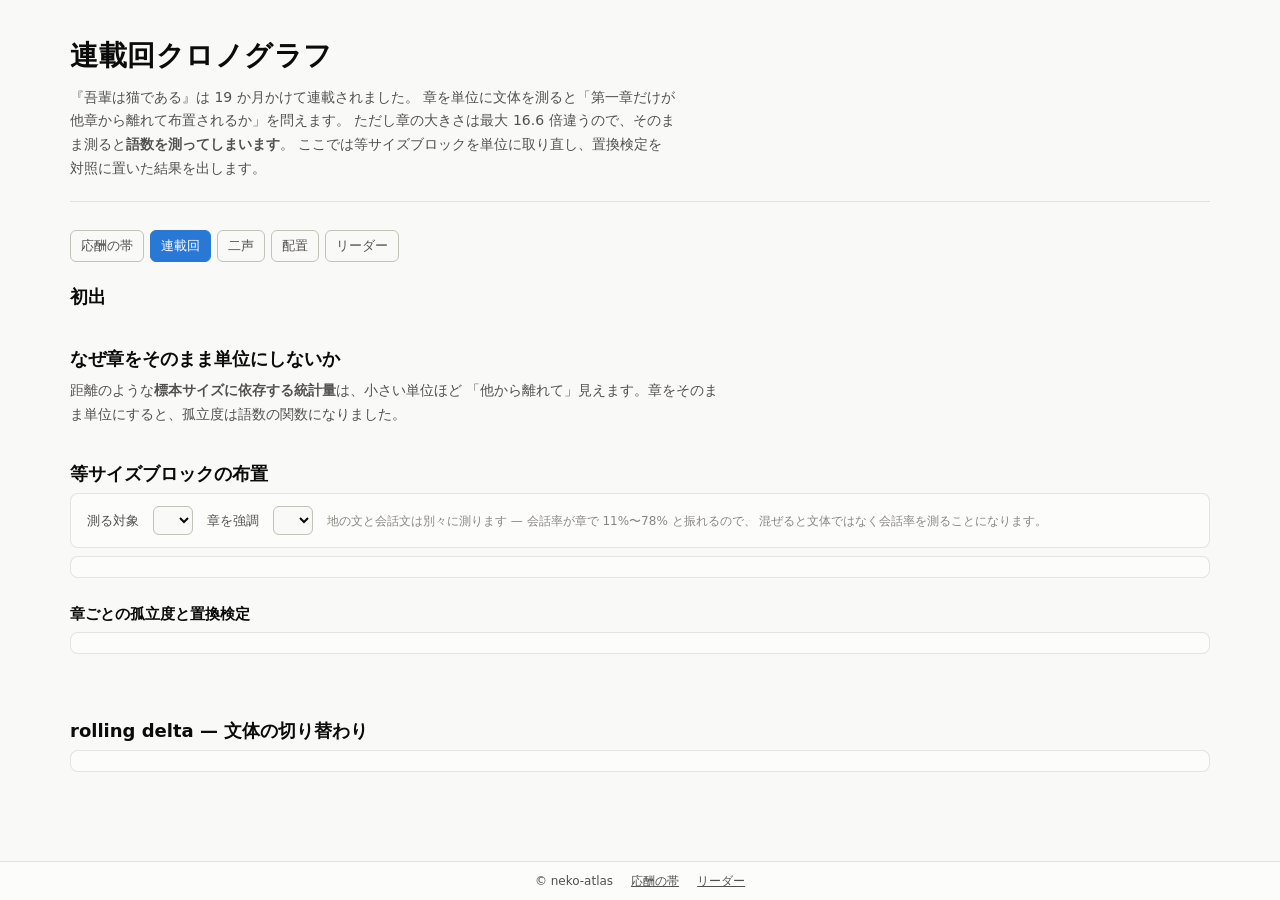
==== web/chrono.html @ 272f6741 "feat: L5 連載回クロノグラフ・二声・配置(F-18/F-19/F-20) - 章をそのまま単位にした Delta は孤立度が語数と r=-0.79/-0.94 で相関(HC-025 起票) -" ====
<!DOCTYPE html>
<html lang="ja">
<head>
<meta charset="utf-8">
<meta name="viewport" content="width=device-width, initial-scale=1">
<title>連載回クロノグラフ — 猫アトラス</title>
<link rel="stylesheet" href="style.css">
</head>
<body>
<div class="wrap">

<header class="masthead">
  <h1>連載回クロノグラフ</h1>
  <p>『吾輩は猫である』は 19 か月かけて連載されました。
     章を単位に文体を測ると「第一章だけが他章から離れて布置されるか」を問えます。
     ただし章の大きさは最大 16.6 倍違うので、そのまま測ると<strong>語数を測ってしまいます</strong>。
     ここでは等サイズブロックを単位に取り直し、置換検定を対照に置いた結果を出します。</p>
</header>

<nav class="chapter-nav">
  <a href="index.html">応酬の帯</a>
  <a href="chrono.html" aria-current="page">連載回</a>
  <a href="futakoe.html">二声</a>
  <a href="haichi.html">配置</a>
  <a href="reader.html?ch=1">リーダー</a>
</nav>

<section style="margin-top:20px">
  <h2>初出</h2>
  <div id="serial"></div>
</section>

<section>
  <h2>なぜ章をそのまま単位にしないか</h2>
  <p class="lede">距離のような<strong>標本サイズに依存する統計量</strong>は、小さい単位ほど
    「他から離れて」見えます。章をそのまま単位にすると、孤立度は語数の関数になりました。</p>
  <div id="naive"></div>
</section>

<section>
  <h2>等サイズブロックの布置</h2>
  <div class="filters">
    <label for="voice">測る対象</label>
    <select id="voice"></select>
    <label for="focusCh">章を強調</label>
    <select id="focusCh"></select>
    <span class="hint">地の文と会話文は別々に測ります — 会話率が章で 11%〜78% と振れるので、
      混ぜると文体ではなく会話率を測ることになります。</span>
  </div>
  <div id="scatter"></div>
  <p class="note" id="scatterNote"></p>

  <h3 style="font-size:15px;margin:24px 0 4px">章ごとの孤立度と置換検定</h3>
  <div id="isolation"></div>
  <p class="note" id="isolationNote"></p>
  <div class="readout" id="readout" role="status" aria-live="polite"></div>
  <div id="isoTable"></div>
</section>

<section>
  <h2>rolling delta — 文体の切り替わり</h2>
  <div id="rolling"></div>
  <p class="note" id="rollingNote"></p>
</section>

</div>

<footer class="site">
  <span>© neko-atlas</span>
  <a href="index.html">応酬の帯</a>
  <a href="reader.html?ch=1">リーダー</a>
</footer>

<script type="module" src="chrono.js"></script>
</body>
</html>
---- web/style.css ----
/* neko-atlas — 共通スタイル
   配色は dataviz スキルの参照パレットに準拠(3 スロットを all-pairs で検証済み)。 */

:root {
  color-scheme: light;
  --plane: #f9f9f7;
  --surface: #fcfcfb;
  --ink: #0b0b0b;
  --ink-2: #52514e;
  --ink-muted: #898781;
  --rule: #e1e0d9;
  --axis: #c3c2b7;
  --border: rgba(11, 11, 11, 0.1);

  /* 帯の構造色 */
  --jinomon: #d7d5cb;
  --notation: #efeee9;
  /* 会話 = 連続量(平均発話長)の一色ランプ。短い→淡、長い→濃 */
  --kaiwa-0: #cde2fb;
  --kaiwa-1: #9ec5f4;
  --kaiwa-2: #5598e7;
  --kaiwa-3: #256abf;
  --kaiwa-4: #0d366b;
  /* 詳細の交互 2 階調 */
  --alt-a: #6da7ec;
  --alt-b: #1c5cab;
  /* 話者カテゴリ(固定順・巡回させない) */
  --series-1: #2a78d6;
  --series-2: #eb6834;
  --series-3: #1baf7a;
  --series-other: #898781;
  --unpainted: #dcdad1;

  --serif: "Hiragino Mincho ProN", "Yu Mincho", "MS PMincho", serif;
  --sans: system-ui, -apple-system, "Segoe UI", sans-serif;
}

@media (prefers-color-scheme: dark) {
  :root:not([data-theme="light"]) {
    color-scheme: dark;
    --plane: #0d0d0d;
    --surface: #1a1a19;
    --ink: #ffffff;
    --ink-2: #c3c2b7;
    --ink-muted: #898781;
    --rule: #2c2c2a;
    --axis: #383835;
    --border: rgba(255, 255, 255, 0.1);
    --jinomon: #33332f;
    --notation: #232322;
    --kaiwa-0: #0d366b;
    --kaiwa-1: #184f95;
    --kaiwa-2: #2a78d6;
    --kaiwa-3: #6da7ec;
    --kaiwa-4: #b7d3f6;
    --alt-a: #2a78d6;
    --alt-b: #9ec5f4;
    --series-1: #3987e5;
    --series-2: #d95926;
    --series-3: #199e70;
    --series-other: #898781;
    --unpainted: #3a3a36;
  }
}

:root[data-theme="dark"] {
  color-scheme: dark;
  --plane: #0d0d0d;
  --surface: #1a1a19;
  --ink: #ffffff;
  --ink-2: #c3c2b7;
  --ink-muted: #898781;
  --rule: #2c2c2a;
  --axis: #383835;
  --border: rgba(255, 255, 255, 0.1);
  --jinomon: #33332f;
  --notation: #232322;
  --kaiwa-0: #0d366b;
  --kaiwa-1: #184f95;
  --kaiwa-2: #2a78d6;
  --kaiwa-3: #6da7ec;
  --kaiwa-4: #b7d3f6;
  --alt-a: #2a78d6;
  --alt-b: #9ec5f4;
  --series-1: #3987e5;
  --series-2: #d95926;
  --series-3: #199e70;
  --series-other: #898781;
  --unpainted: #3a3a36;
}

* { box-sizing: border-box; }

body {
  margin: 0;
  background: var(--plane);
  color: var(--ink);
  font-family: var(--sans);
  line-height: 1.7;
  padding-bottom: 64px;
}

.wrap { max-width: 1180px; margin: 0 auto; padding: 32px 20px 48px; }

header.masthead { border-bottom: 1px solid var(--rule); padding-bottom: 20px; margin-bottom: 28px; }
header.masthead h1 { font-size: 28px; margin: 0 0 6px; letter-spacing: 0.02em; }
header.masthead p { margin: 0; color: var(--ink-2); font-size: 14px; max-width: 68ch; }
header.masthead .work { color: var(--ink-muted); font-size: 13px; margin-top: 8px; }

/* 統計タイル */
.tiles { display: flex; flex-wrap: wrap; gap: 10px; margin: 0 0 24px; }
.tile {
  background: var(--surface); border: 1px solid var(--border); border-radius: 8px;
  padding: 12px 16px; min-width: 132px;
}
.tile .v { font-size: 24px; font-weight: 600; line-height: 1.2; }
.tile .k { font-size: 12px; color: var(--ink-2); margin-top: 2px; }

/* フィルタ行(帯の上に 1 行だけ) */
.filters {
  display: flex; flex-wrap: wrap; gap: 14px; align-items: center;
  background: var(--surface); border: 1px solid var(--border); border-radius: 8px;
  padding: 12px 16px; margin-bottom: 8px; font-size: 13px;
}
.filters label { color: var(--ink-2); }
.filters select, .filters button {
  font: inherit; font-family: var(--sans); color: var(--ink);
  background: var(--plane); border: 1px solid var(--axis); border-radius: 6px;
  padding: 5px 9px;
}
.filters .hint { color: var(--ink-muted); font-size: 12px; }

/* 帯 */
.band-list { background: var(--surface); border: 1px solid var(--border); border-radius: 8px; padding: 8px 16px 16px; }
.band-row {
  display: grid; grid-template-columns: 66px 1fr 296px; gap: 12px;
  align-items: center; padding: 7px 0; border-bottom: 1px solid var(--rule); cursor: pointer;
}
.band-row:last-child { border-bottom: none; }
.band-row:hover, .band-row:focus-visible { background: color-mix(in srgb, var(--rule) 40%, transparent); outline: none; }
.band-row[aria-expanded="true"] { background: color-mix(in srgb, var(--rule) 55%, transparent); }
.band-row .ch { font-size: 13px; color: var(--ink-2); font-variant-numeric: tabular-nums; }
.band-row canvas { width: 100%; height: 40px; display: block; }
.band-row .nums { font-size: 12px; color: var(--ink-2); font-variant-numeric: tabular-nums; }

.detail { background: var(--surface); border: 1px solid var(--border); border-radius: 8px; padding: 16px; margin-top: 12px; }
.detail h3 { margin: 0 0 4px; font-size: 15px; }
.detail p.note { margin: 0 0 12px; font-size: 12px; color: var(--ink-2); }
.detail canvas { width: 100%; display: block; cursor: pointer; }

/* 凡例 */
.legend { display: flex; flex-wrap: wrap; gap: 8px 18px; margin: 14px 0 0; font-size: 12px; color: var(--ink-2); }
.legend .item { display: flex; align-items: center; gap: 6px; }
.legend .sw { width: 22px; height: 11px; border-radius: 2px; display: inline-block; }
.ramp { display: flex; align-items: center; gap: 6px; }
.ramp .bar { display: flex; }
.ramp .bar i { width: 16px; height: 11px; display: block; }

/* 読み取り値(hover / focus の live region) */
.readout {
  margin-top: 10px; font-size: 12px; color: var(--ink-2); min-height: 20px;
  font-variant-numeric: tabular-nums;
}

/* 表ビュー */
table.tv { width: 100%; border-collapse: collapse; font-size: 13px; margin-top: 10px; }
table.tv th, table.tv td { padding: 6px 8px; border-bottom: 1px solid var(--rule); text-align: right; font-variant-numeric: tabular-nums; }
table.tv th:first-child, table.tv td:first-child { text-align: left; font-variant-numeric: normal; }
table.tv th { color: var(--ink-2); font-weight: 600; border-bottom: 1px solid var(--axis); }
.tv-wrap { overflow-x: auto; }

section { margin-top: 32px; }
section > h2 { font-size: 18px; margin: 0 0 4px; }
section > p.lede { margin: 0 0 14px; color: var(--ink-2); font-size: 14px; max-width: 74ch; }

/* リーダー */
.reader { background: var(--surface); border: 1px solid var(--border); border-radius: 8px; padding: 28px 30px; }
.reader p {
  font-family: var(--serif); font-size: 17px; line-height: 2.0; margin: 0 0 1.1em;
  text-indent: 0;
}
.reader p.kaiwa-lead { border-left: 2px solid var(--rule); padding-left: 12px; margin-left: -14px; }
.reader ruby rt { font-size: 0.5em; color: var(--ink-muted); }
.reader mark {
  background: color-mix(in srgb, var(--series-1) 22%, transparent);
  color: inherit; border-radius: 2px; padding: 0 1px;
}
.reader .anchor { scroll-margin-top: 80px; }
.reader p.hit { background: color-mix(in srgb, var(--series-2) 16%, transparent); border-radius: 3px; }

.chapter-nav { display: flex; flex-wrap: wrap; gap: 6px; margin-bottom: 16px; }
.chapter-nav a {
  font-size: 13px; padding: 4px 10px; border: 1px solid var(--axis); border-radius: 6px;
  color: var(--ink-2); text-decoration: none;
}
.chapter-nav a[aria-current="page"] { background: var(--series-1); border-color: var(--series-1); color: #fff; }

footer.site {
  position: fixed; left: 0; right: 0; bottom: 0; background: var(--surface);
  border-top: 1px solid var(--rule); font-size: 12px; color: var(--ink-2);
  padding: 9px 20px; display: flex; gap: 18px; flex-wrap: wrap; justify-content: center;
}
footer.site a { color: var(--ink-2); }

a { color: var(--series-1); }
.muted { color: var(--ink-muted); }

/* --- L5 のビュー共通 ------------------------------------------------------ */
:root { --jinomon-strong: #a8a496; }
@media (prefers-color-scheme: dark) { :root:not([data-theme="light"]) { --jinomon-strong: #6b675c; } }
:root[data-theme="dark"] { --jinomon-strong: #6b675c; }

.note { font-size: 12px; color: var(--ink-2); margin: 8px 0 0; max-width: 86ch; line-height: 1.75; }
h3 { font-size: 15px; }

.issues { display: flex; flex-wrap: wrap; gap: 6px; margin-bottom: 8px; }
.issue {
  font-size: 12px; padding: 4px 10px; border: 1px solid var(--axis); border-radius: 6px;
  color: var(--ink-2); font-variant-numeric: tabular-nums;
}
.issue b { color: var(--ink); font-weight: 600; }

#scatter svg, #isolation svg, #rolling svg, #dispersion svg { background: var(--surface); border-radius: 6px; }
#scatter, #isolation, #rolling, #dispersion {
  background: var(--surface); border: 1px solid var(--border); border-radius: 8px;
  padding: 10px; overflow-x: auto;
}
#scatter text[tabindex]:focus-visible, circle[tabindex]:focus-visible,
rect[tabindex]:focus-visible { outline: 2px solid var(--series-1); outline-offset: 2px; }

table.tv caption { caption-side: top; text-align: left; font-size: 12px; color: var(--ink-2); padding-bottom: 6px; }

/* 対比バー */
.pair { display: grid; grid-template-columns: 148px 1fr 1fr; gap: 10px; align-items: center; padding: 3px 0; }
.pair.head { color: var(--ink-2); font-size: 12px; border-top: 1px solid var(--rule); margin-top: 6px; padding-top: 6px; }
.pair .pk { font-size: 12px; color: var(--ink-2); }
.pair .pb { display: flex; align-items: center; gap: 8px; font-size: 12px; font-variant-numeric: tabular-nums; }
.pair .pb i { height: 10px; border-radius: 2px; display: block; min-width: 1px; }
.panel { background: var(--surface); border: 1px solid var(--border); border-radius: 8px; padding: 14px 16px; }
.cols { display: grid; grid-template-columns: repeat(auto-fit, minmax(320px, 1fr)); gap: 14px; }
.cols h3 { margin: 0 0 8px; }
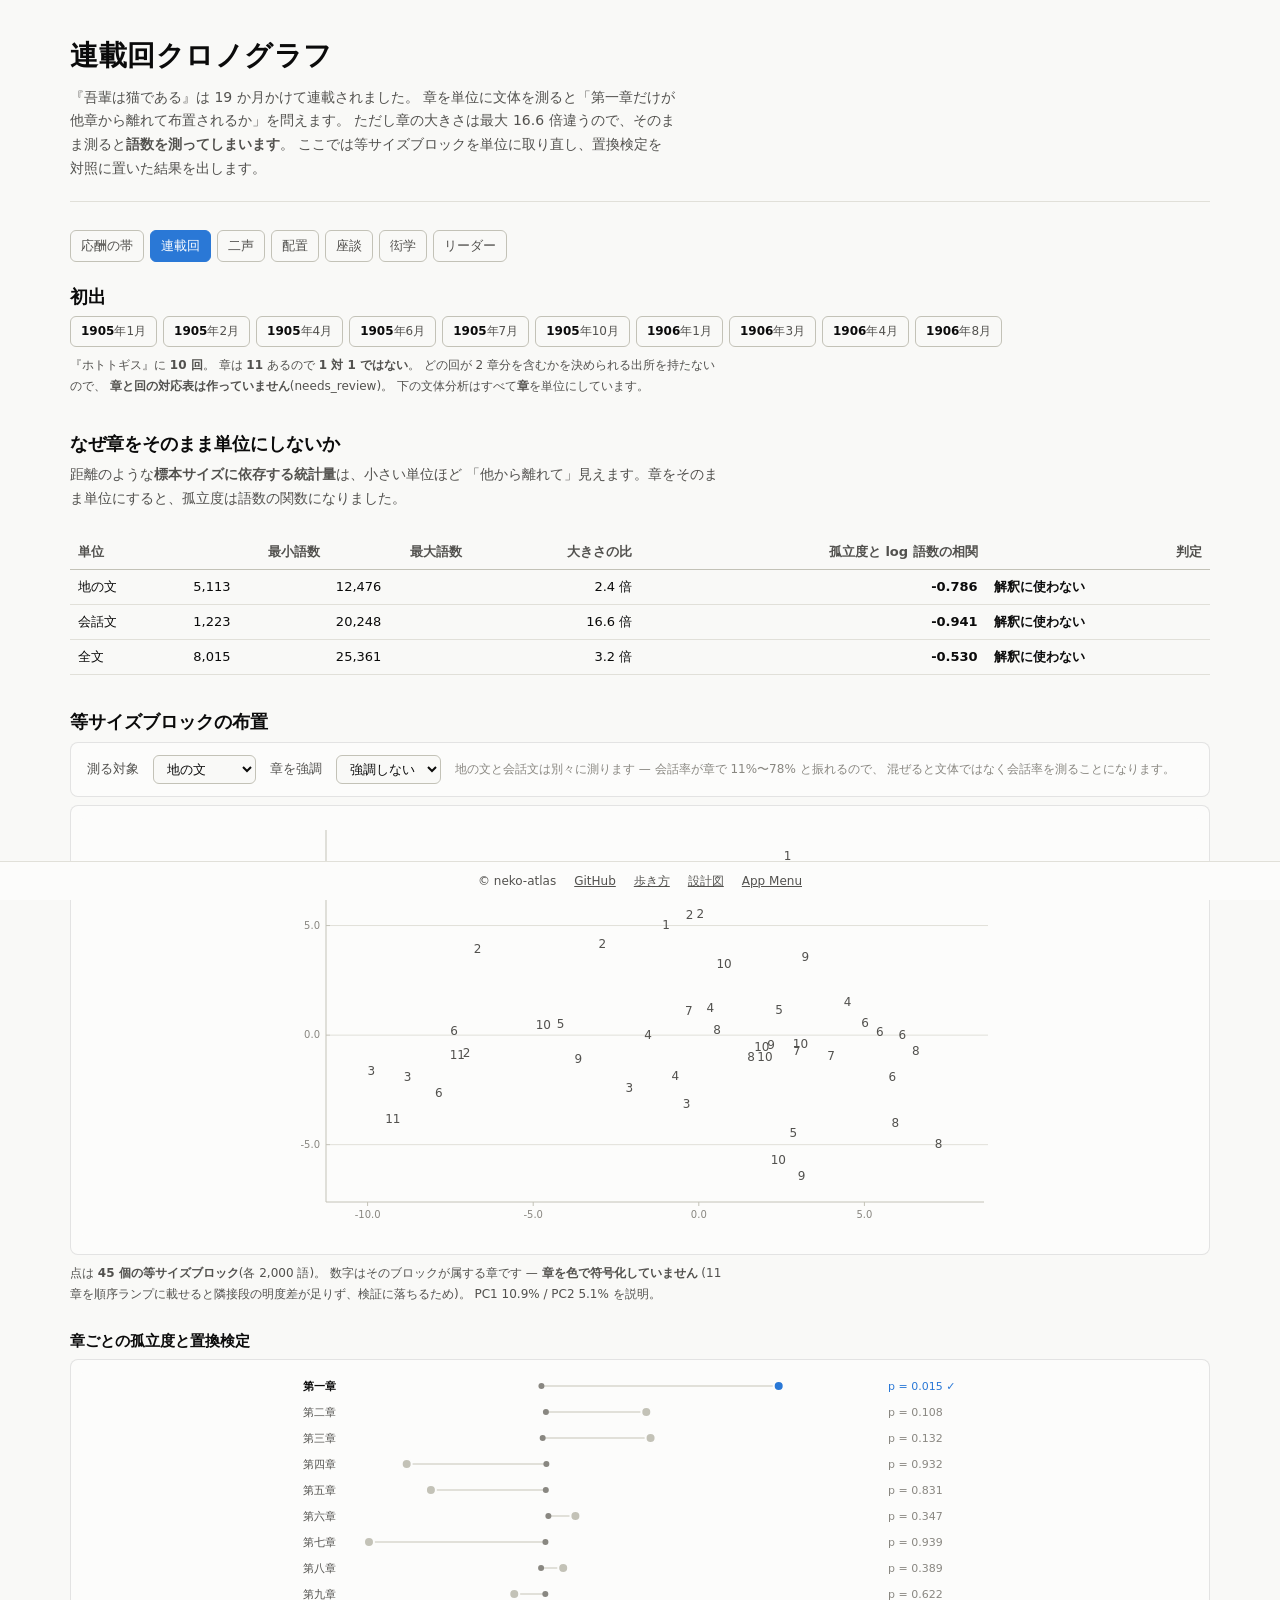
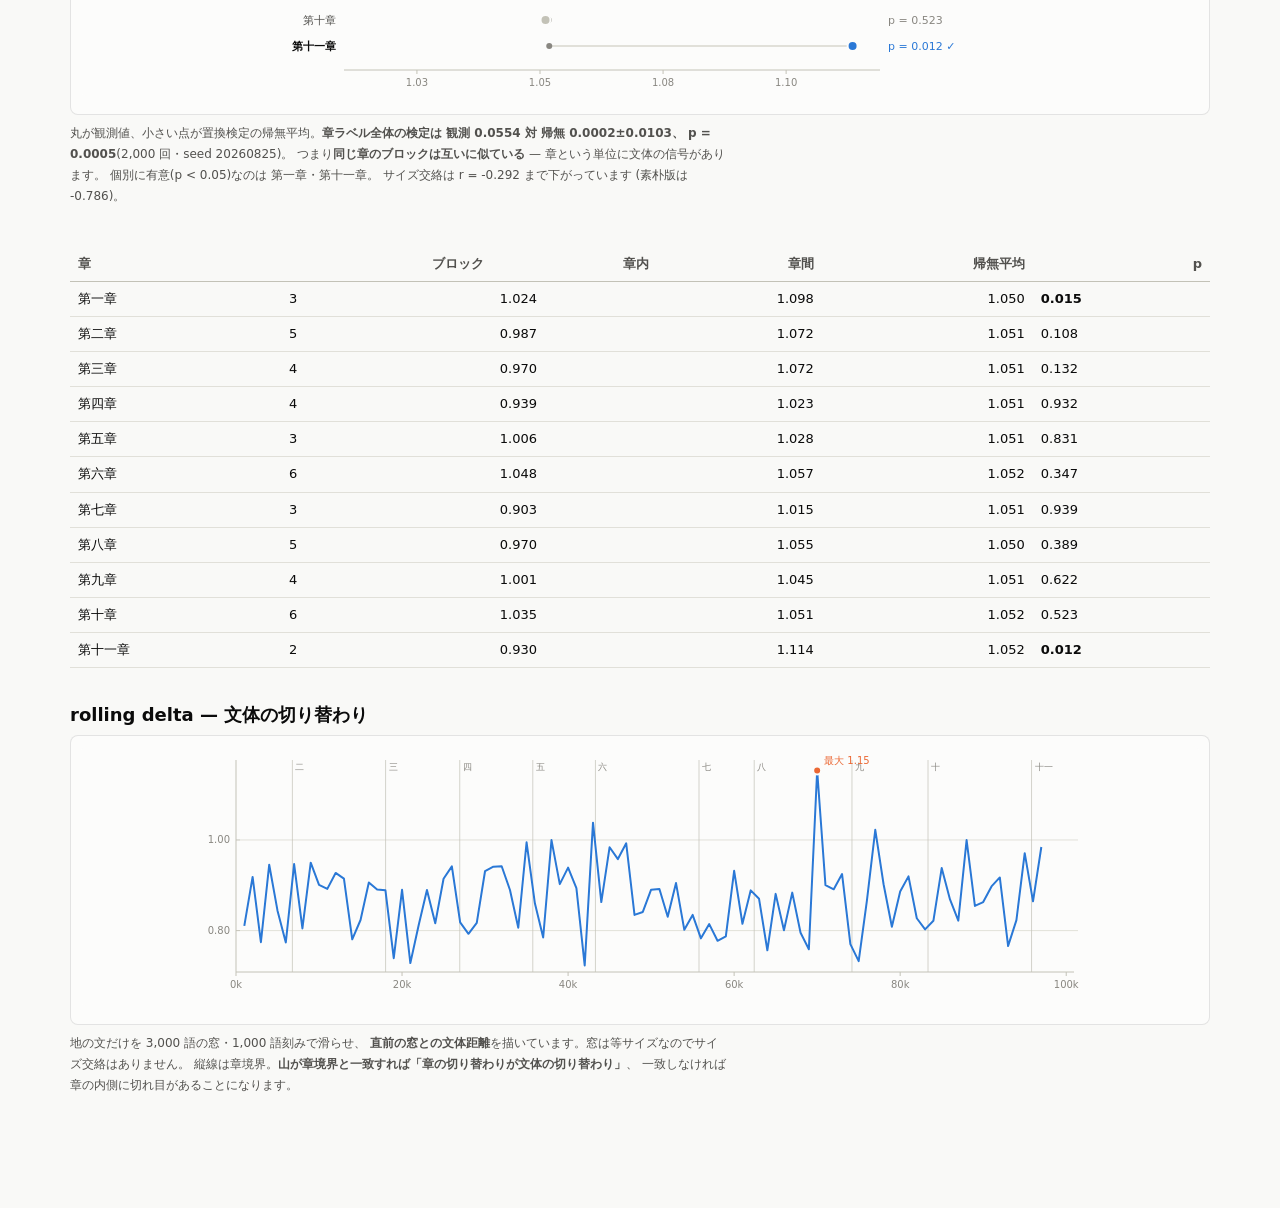
==== commit 9bc078d2: "feat: L6 座談(縮退版)・衒学カタログ・相互リンク・固定フッタ(F-21..F-24) - 応酬ネットワークは出荷せず、章×人物の発話量と帰属率に縮退 - 衒学は統制語彙 120 語を手作業で" ====
--- a/web/chrono.html
+++ b/web/chrono.html
@@ -22,6 +22,8 @@
   <a href="chrono.html" aria-current="page">連載回</a>
   <a href="futakoe.html">二声</a>
   <a href="haichi.html">配置</a>
+  <a href="zadan.html">座談</a>
+  <a href="gendaku.html">衒学</a>
   <a href="reader.html?ch=1">リーダー</a>
 </nav>
 
@@ -67,8 +69,10 @@
 
 <footer class="site">
   <span>© neko-atlas</span>
-  <a href="index.html">応酬の帯</a>
-  <a href="reader.html?ch=1">リーダー</a>
+  <a href="https://github.com/twill3c/neko-atlas">GitHub</a>
+  <a href="https://claude.ai/code/artifact/c3048f58-cbf5-4e1b-a496-c51c121341f5">歩き方</a>
+  <a href="https://claude.ai/code/artifact/ae20ea82-2023-488d-8b1d-e463c3ca7f11">設計図</a>
+  <a href="https://app-menu-amber.vercel.app/">App Menu</a>
 </footer>
 
 <script type="module" src="chrono.js"></script>
--- a/web/style.css
+++ b/web/style.css
@@ -239,3 +239,7 @@
 .panel { background: var(--surface); border: 1px solid var(--border); border-radius: 8px; padding: 14px 16px; }
 .cols { display: grid; grid-template-columns: repeat(auto-fit, minmax(320px, 1fr)); gap: 14px; }
 .cols h3 { margin: 0 0 8px; }
+.ev { font-family: var(--serif); color: var(--ink-2); font-size: 12px; }
+table.tv td .ev { white-space: normal; }
+table.tv td:nth-child(6) { text-align: left; max-width: 460px; }
+table.tv td:nth-child(7), table.tv td:nth-child(2), table.tv td:nth-child(3) { text-align: left; }
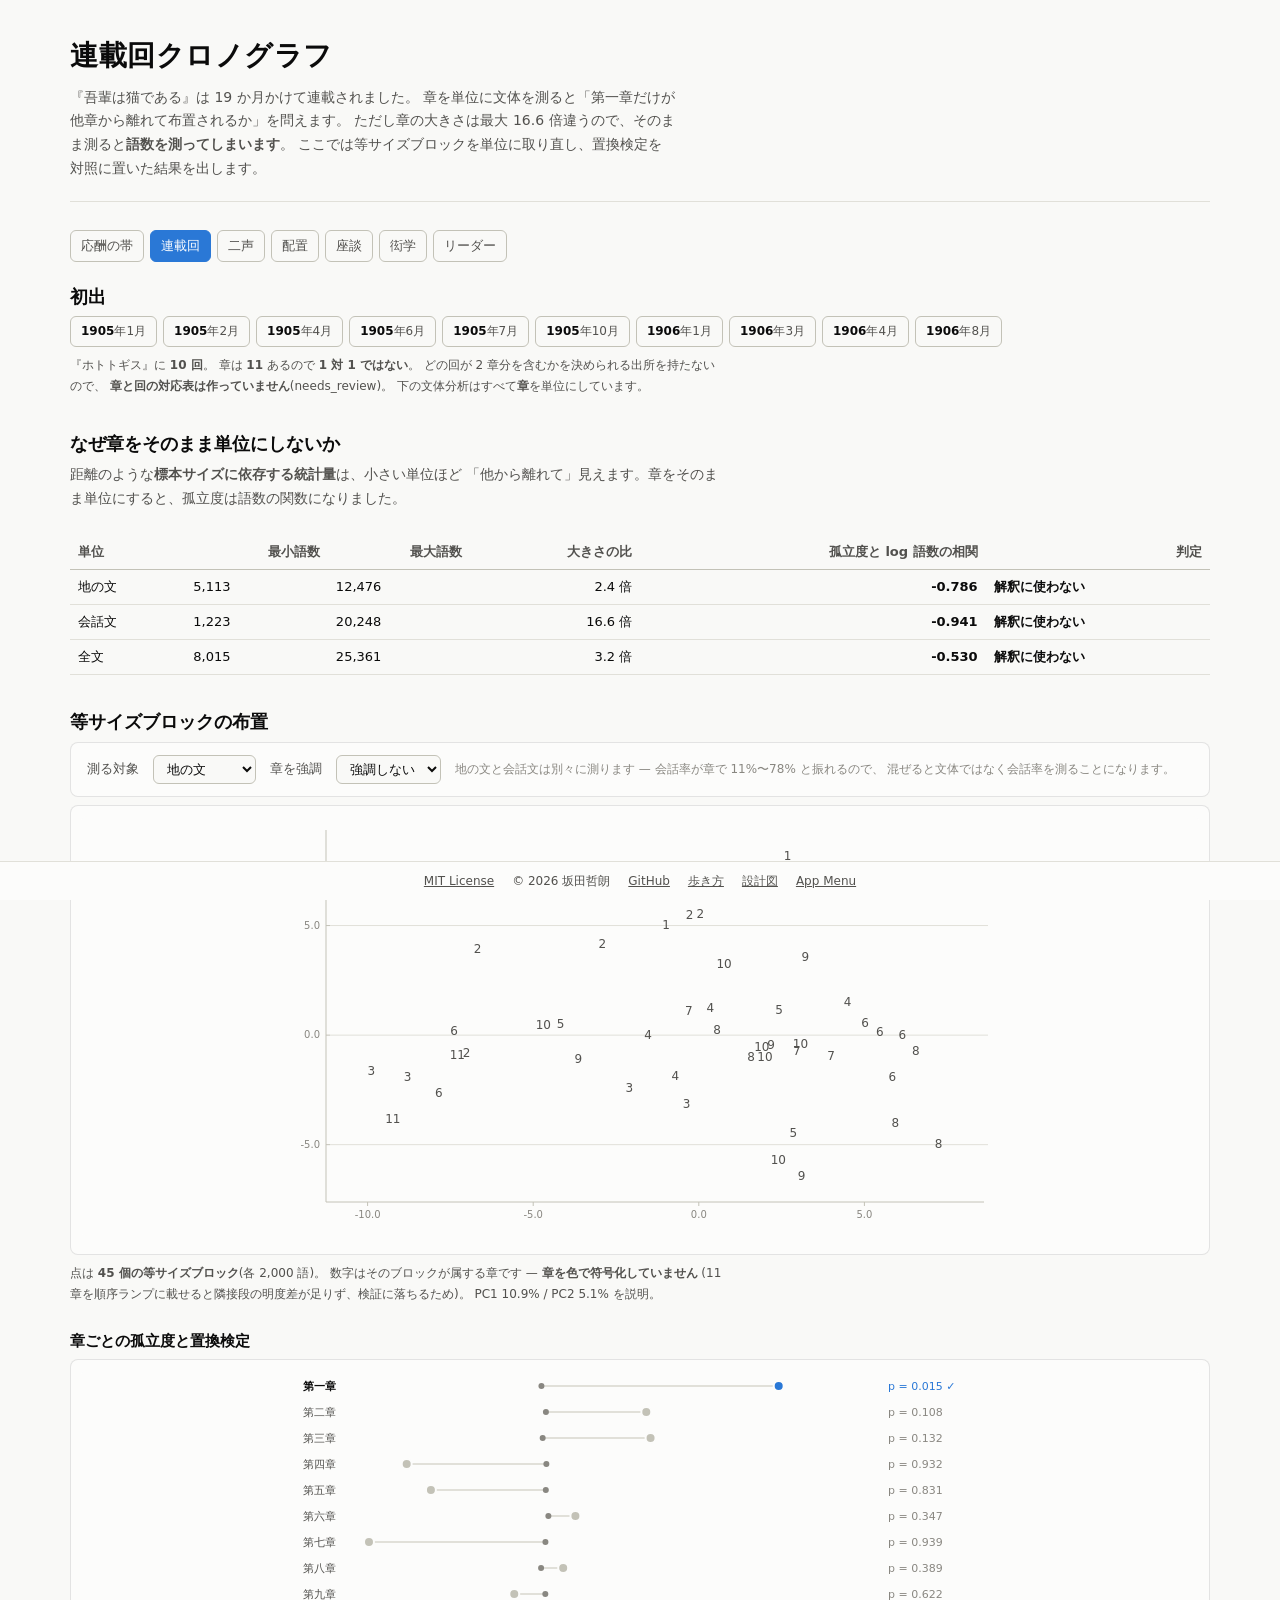
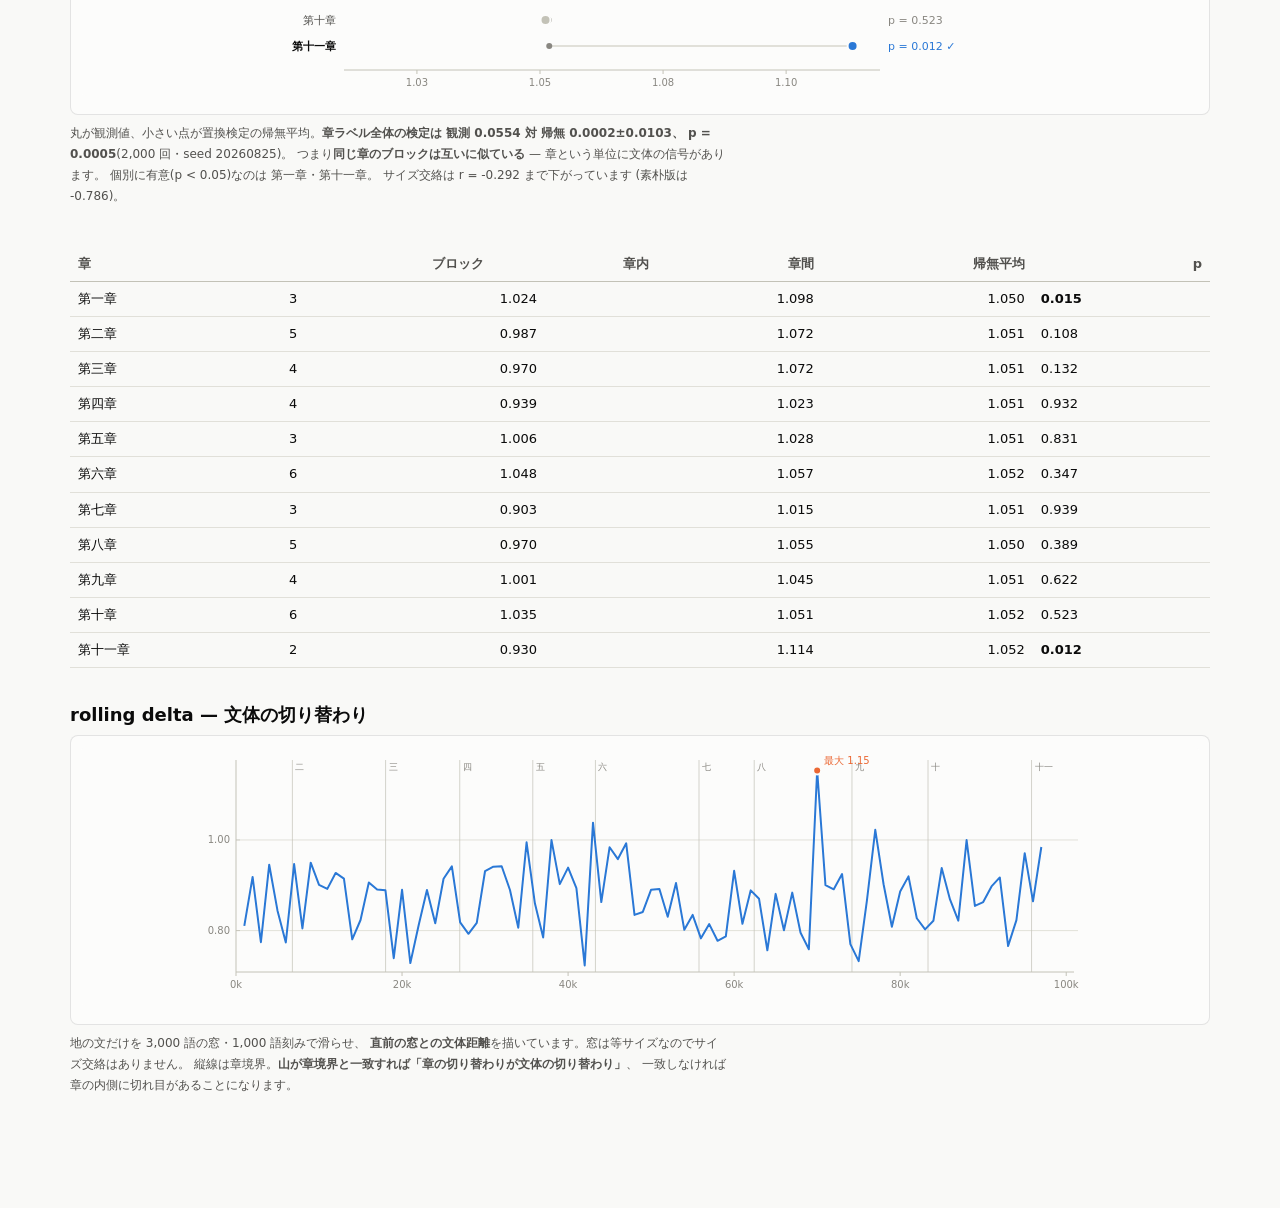
==== commit 96ab3f5d: "chore: フッタをフリート標準の 5 項目に統一 koho-lens 準拠の並び(MIT License © 2026 坂田哲朗 ・ GitHub ・ 歩き方 ・ 設計図 ・ App Menu)へ" ====
--- a/web/chrono.html
+++ b/web/chrono.html
@@ -68,7 +68,8 @@
 </div>
 
 <footer class="site">
-  <span>© neko-atlas</span>
+  <a href="https://github.com/twill3c/neko-atlas/blob/master/LICENSE">MIT License</a>
+  <span>© 2026 坂田哲朗</span>
   <a href="https://github.com/twill3c/neko-atlas">GitHub</a>
   <a href="https://claude.ai/code/artifact/c3048f58-cbf5-4e1b-a496-c51c121341f5">歩き方</a>
   <a href="https://claude.ai/code/artifact/ae20ea82-2023-488d-8b1d-e463c3ca7f11">設計図</a>
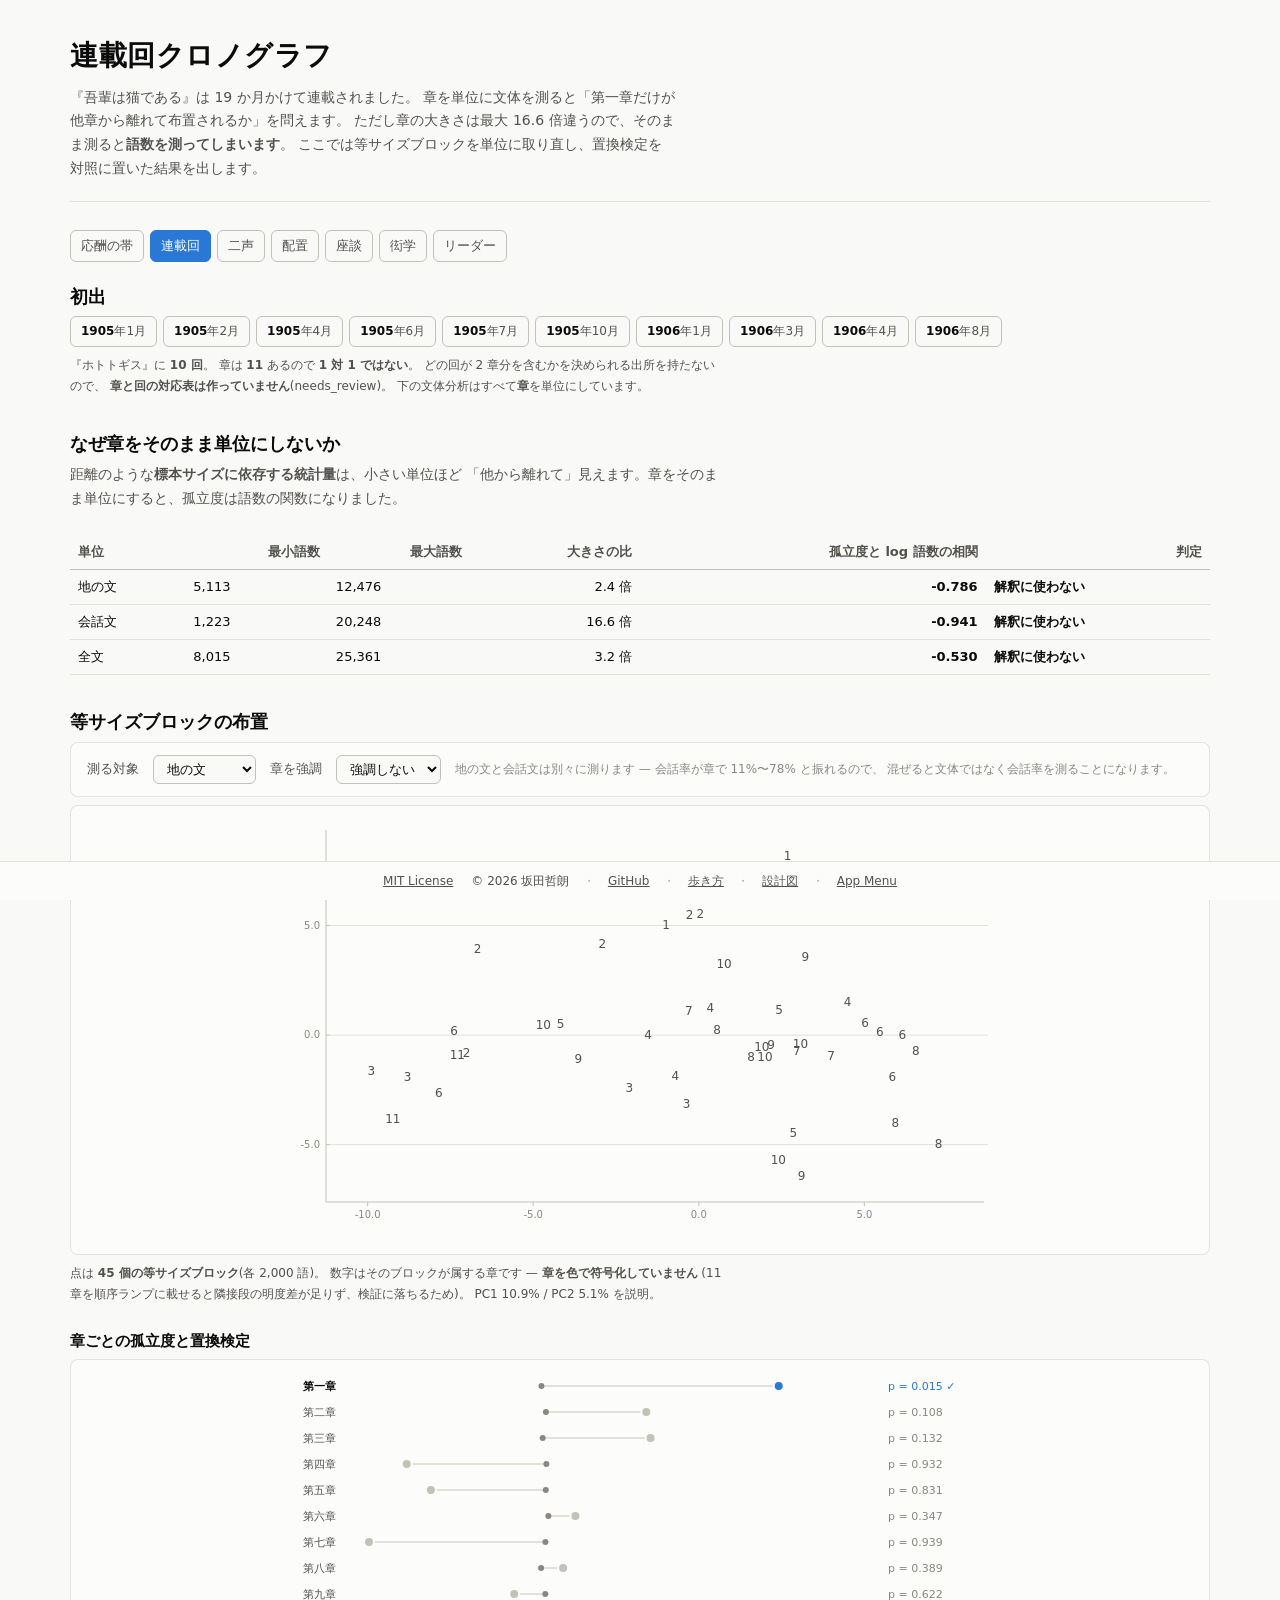
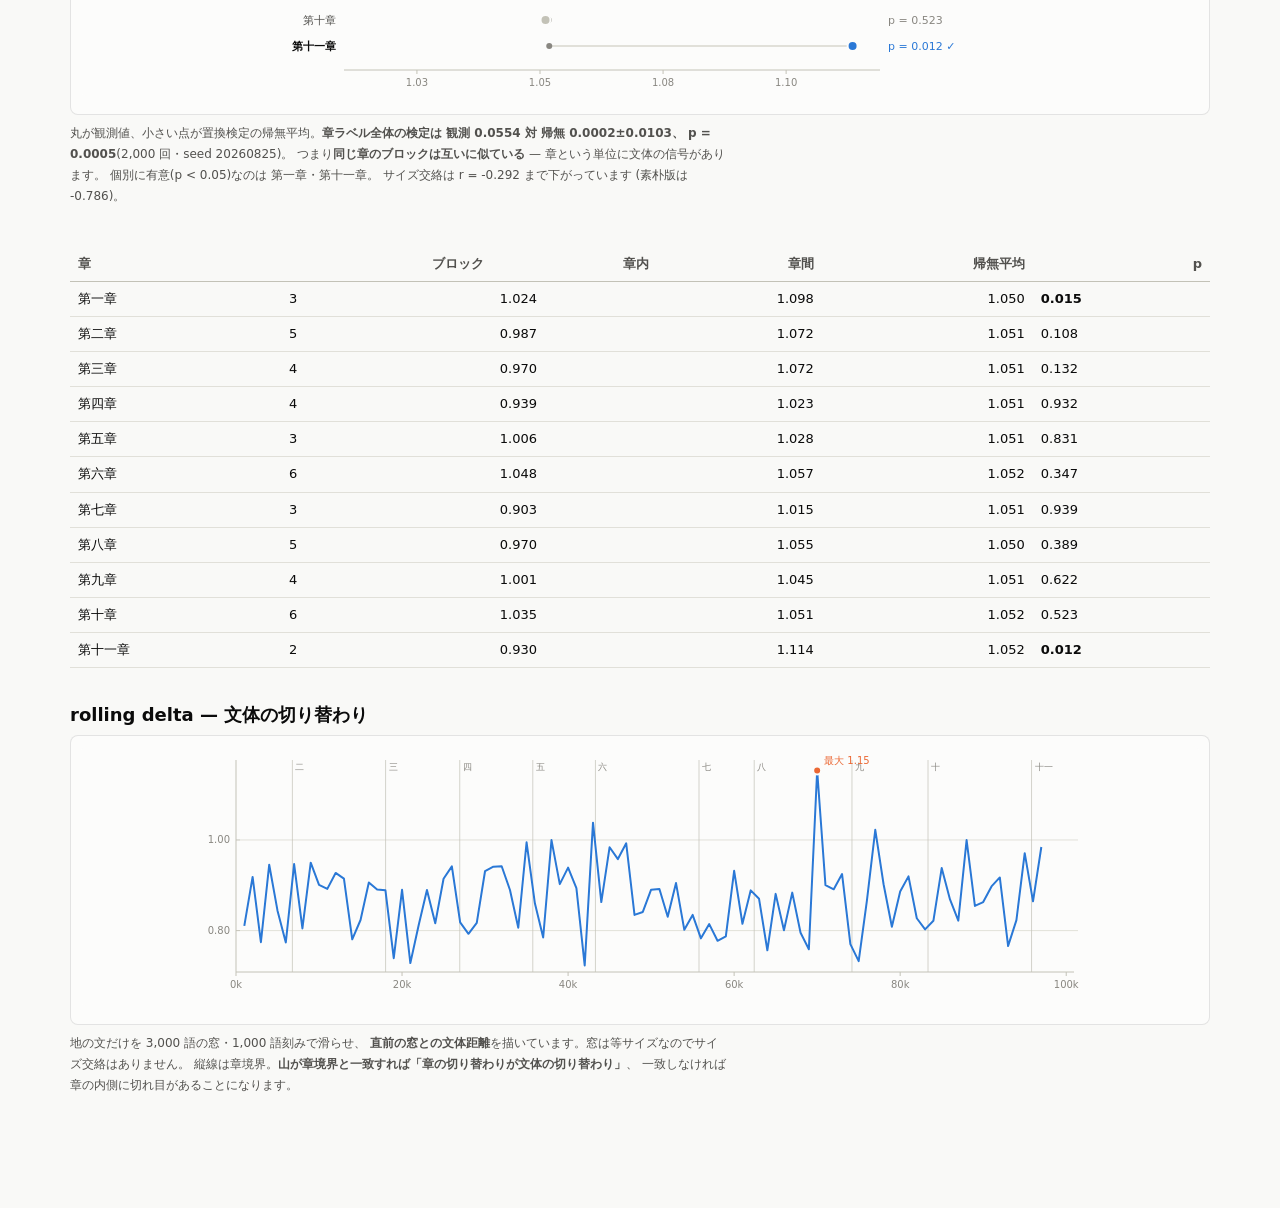
==== commit 0261013c: "fix: フッタの区切り「・」を規約どおり入れる koho-lens が正本の並び「MIT License © 2026 坂田哲朗 ・ GitHub ・ 歩き方 ・ 設計図 ・ App Menu」に合" ====
--- a/web/chrono.html
+++ b/web/chrono.html
@@ -70,10 +70,10 @@
 <footer class="site">
   <a href="https://github.com/twill3c/neko-atlas/blob/master/LICENSE">MIT License</a>
   <span>© 2026 坂田哲朗</span>
-  <a href="https://github.com/twill3c/neko-atlas">GitHub</a>
-  <a href="https://claude.ai/code/artifact/c3048f58-cbf5-4e1b-a496-c51c121341f5">歩き方</a>
-  <a href="https://claude.ai/code/artifact/ae20ea82-2023-488d-8b1d-e463c3ca7f11">設計図</a>
-  <a href="https://app-menu-amber.vercel.app/">App Menu</a>
+  <span class="fsep">・</span><a href="https://github.com/twill3c/neko-atlas">GitHub</a>
+  <span class="fsep">・</span><a href="https://claude.ai/code/artifact/c3048f58-cbf5-4e1b-a496-c51c121341f5">歩き方</a>
+  <span class="fsep">・</span><a href="https://claude.ai/code/artifact/ae20ea82-2023-488d-8b1d-e463c3ca7f11">設計図</a>
+  <span class="fsep">・</span><a href="https://app-menu-amber.vercel.app/">App Menu</a>
 </footer>
 
 <script type="module" src="chrono.js"></script>
--- a/web/style.css
+++ b/web/style.css
@@ -243,3 +243,13 @@
 table.tv td .ev { white-space: normal; }
 table.tv td:nth-child(6) { text-align: left; max-width: 460px; }
 table.tv td:nth-child(7), table.tv td:nth-child(2), table.tv td:nth-child(3) { text-align: left; }
+
+/* fleet: フッタ区切り。規約の並び「MIT License © 2026 坂田哲朗 ・ GitHub ・ … 」の「・」。
+   CSS の ::before では innerText に出ず検品器から見えないので、文字として置いてある。
+   ここでは色と詰めだけを与える(flex の gap があるぶん、左右を負で詰める)。 */
+.fsep {
+  color: currentColor;
+  opacity: 0.45;
+  margin: 0 -0.3rem;
+  user-select: none;
+}
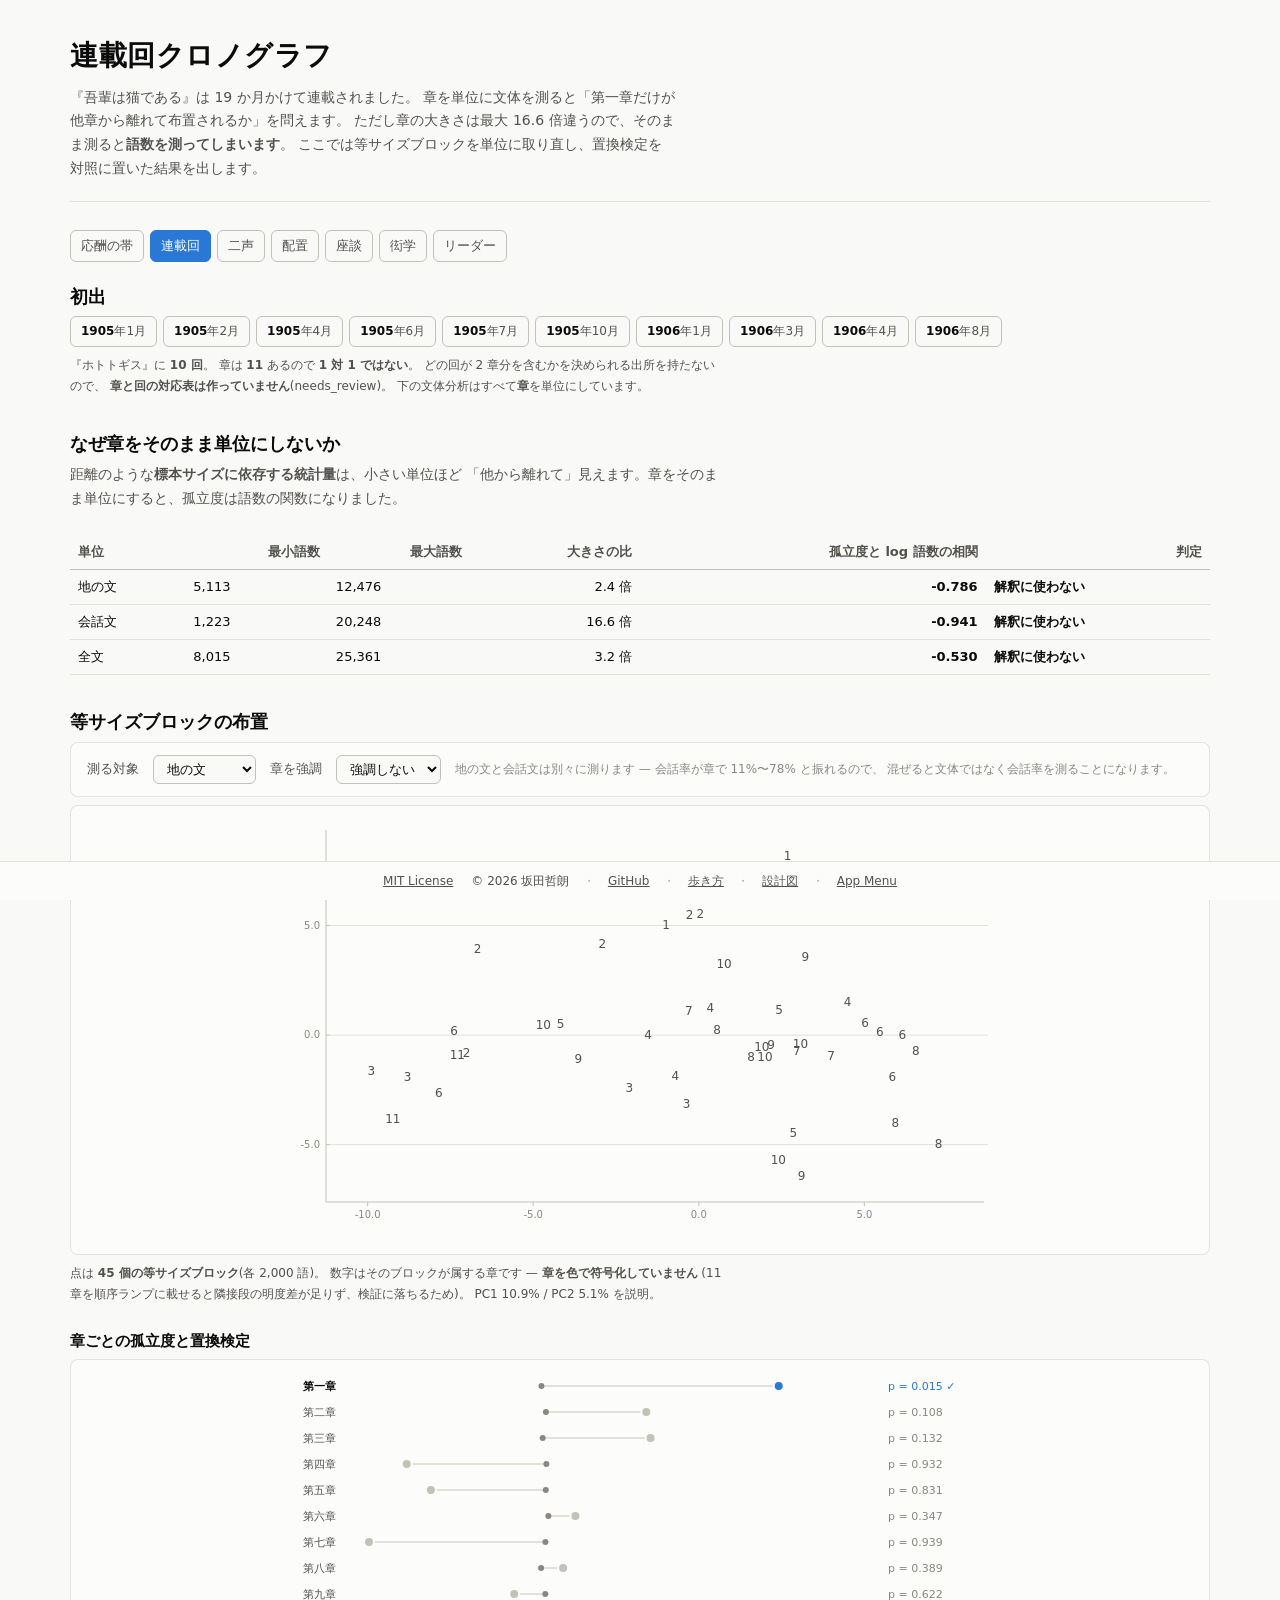
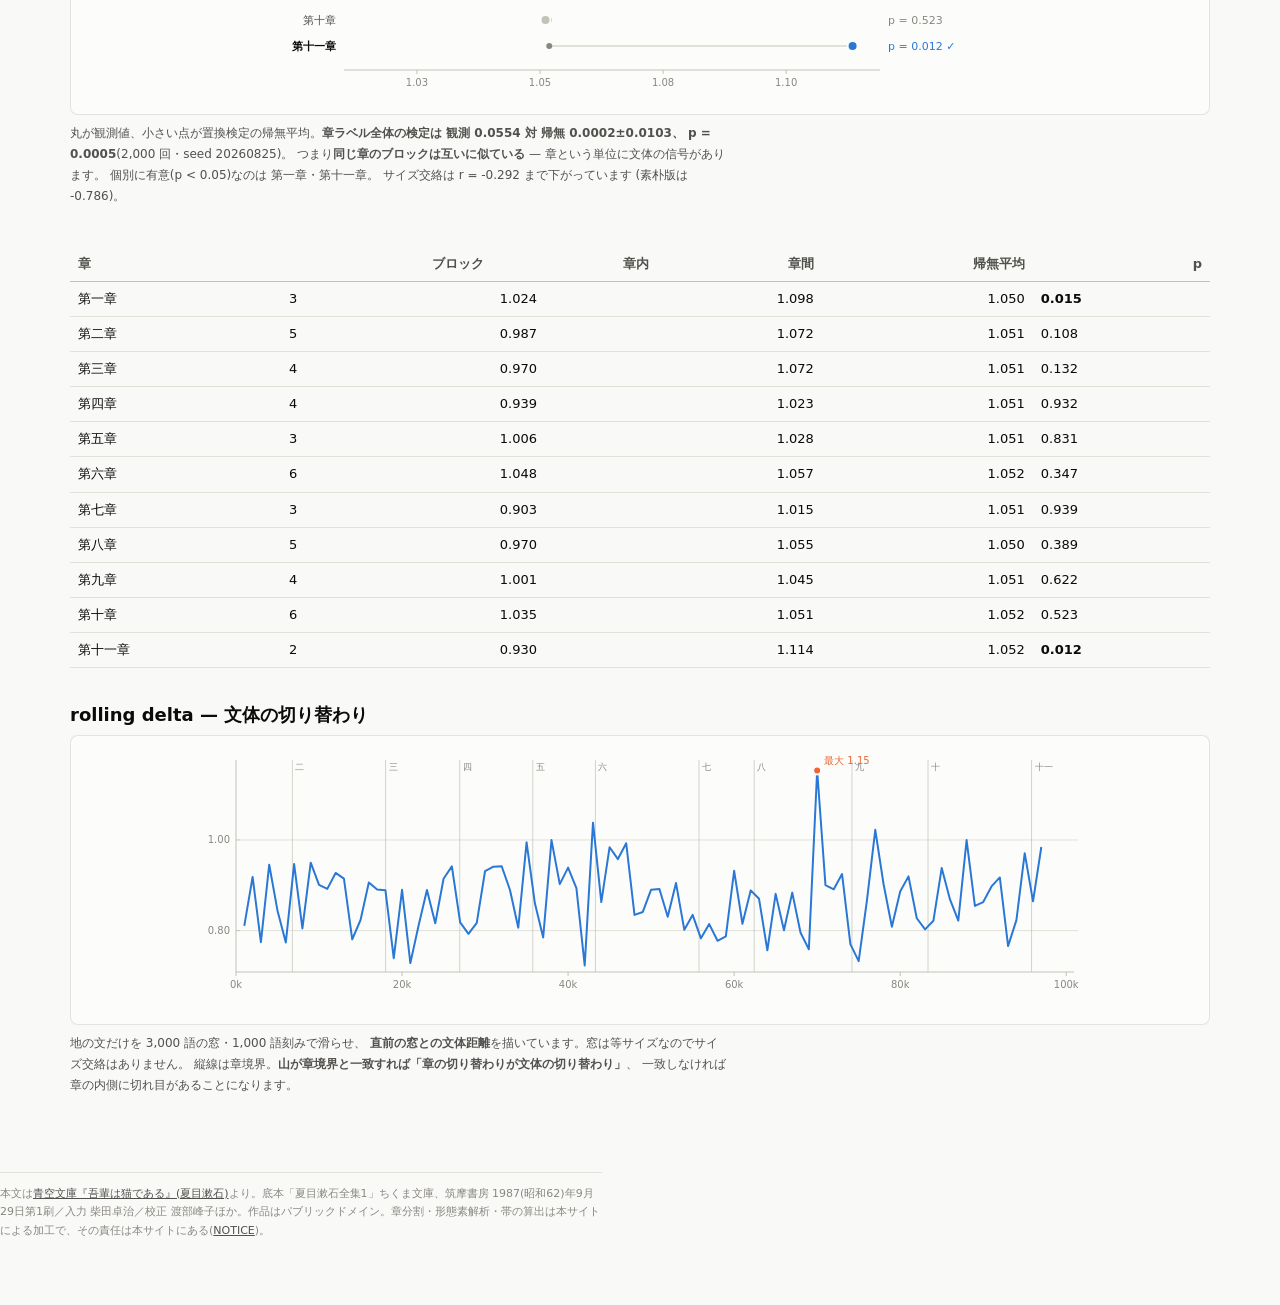
==== commit 5c0c0081: "docs: 青空文庫の底本表記を NOTICE と全ページに追加 本文(data/raw/789.txt・web/data/text/ch*.json)を配布しているのに、 出典・底本・入力者・校正者" ====
--- a/web/chrono.html
+++ b/web/chrono.html
@@ -67,6 +67,8 @@
 
 </div>
 
+<p class="attr">本文は<a href="https://www.aozora.gr.jp/cards/000148/card789.html">青空文庫『吾輩は猫である』(夏目漱石)</a>より。底本「夏目漱石全集1」ちくま文庫、筑摩書房 1987(昭和62)年9月29日第1刷／入力 柴田卓治／校正 渡部峰子ほか。作品はパブリックドメイン。章分割・形態素解析・帯の算出は本サイトによる加工で、その責任は本サイトにある(<a href="https://github.com/twill3c/neko-atlas/blob/master/NOTICE">NOTICE</a>)。</p>
+
 <footer class="site">
   <a href="https://github.com/twill3c/neko-atlas/blob/master/LICENSE">MIT License</a>
   <span>© 2026 坂田哲朗</span>
--- a/web/style.css
+++ b/web/style.css
@@ -211,6 +211,13 @@
 :root[data-theme="dark"] { --jinomon-strong: #6b675c; }
 
 .note { font-size: 12px; color: var(--ink-2); margin: 8px 0 0; max-width: 86ch; line-height: 1.75; }
+
+/* 底本表記(青空文庫)。固定フッタの直上に置き、全ページで同一文言にする */
+p.attr {
+  font-size: 11px; color: var(--ink-muted); line-height: 1.7;
+  max-width: 86ch; margin: 28px 0 0; padding-top: 12px; border-top: 1px solid var(--rule);
+}
+p.attr a { color: var(--ink-2); }
 h3 { font-size: 15px; }
 
 .issues { display: flex; flex-wrap: wrap; gap: 6px; margin-bottom: 8px; }
